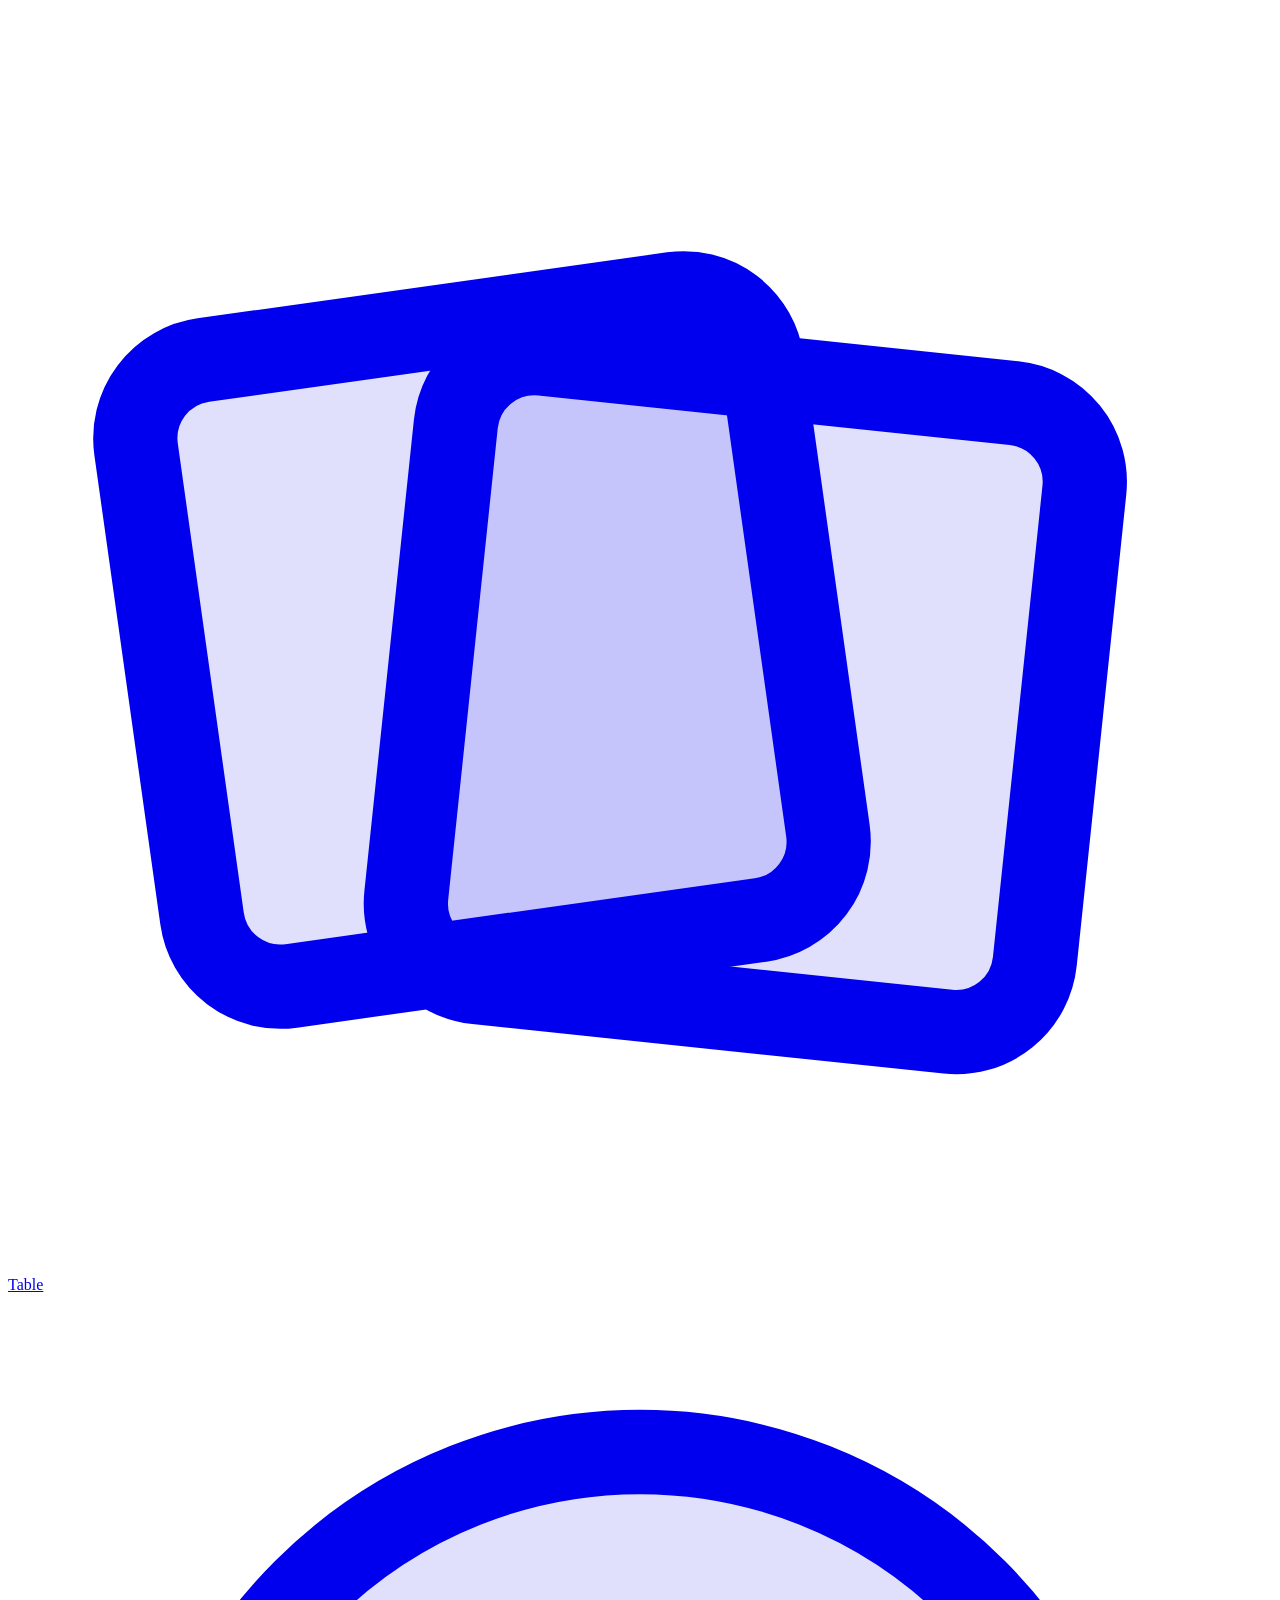
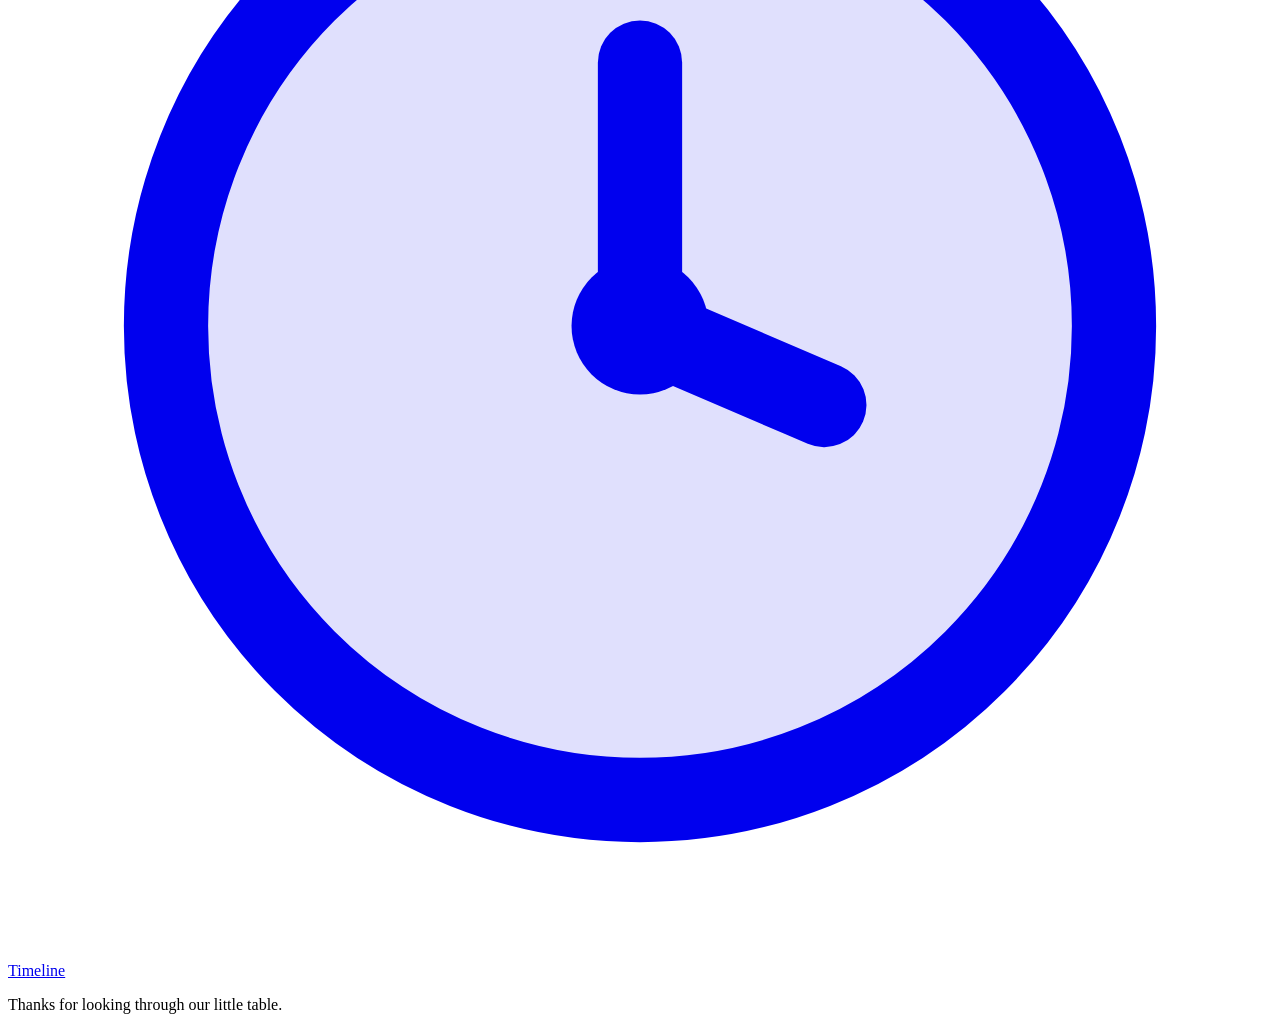
==== index.html @ a5b132f2 "Add files via upload" ====
<!DOCTYPE html>
<html lang="en">
<head>
<meta charset="UTF-8" />
<meta name="viewport" content="width=device-width, initial-scale=1.0, maximum-scale=1.0, viewport-fit=cover" />
<meta name="apple-mobile-web-app-capable" content="yes" />
<meta name="apple-mobile-web-app-status-bar-style" content="black-translucent" />
<meta name="apple-mobile-web-app-title" content="Our Little Table" />
<meta name="mobile-web-app-capable" content="yes" />
<meta name="theme-color" content="#c76a4f" />
<link rel="manifest" href="manifest.json" />
<link rel="apple-touch-icon" href="icons/apple-touch-icon.png" />
<link rel="icon" type="image/png" href="icons/apple-touch-icon.png" />
<meta property="og:title" content="Our Little Table" />
<meta property="og:description" content="A cozy scrapbook of our moments together." />
<meta property="og:image" content="icons/apple-touch-icon.png" />
<meta property="og:type" content="website" />
<title>Our Little Table</title>
<meta name="description" content="A cozy scrapbook of our moments together." />
<link rel="stylesheet" href="css/style.css" />
<link rel="stylesheet" href="css/table.css" />
<link rel="stylesheet" href="css/story.css" />
<link rel="stylesheet" href="css/scrollalbum.css" />
<link rel="stylesheet" href="css/birds.css" />
<link rel="stylesheet" href="css/decor.css" />
<link rel="stylesheet" href="css/doodles.css" />
<link rel="stylesheet" href="css/fireworks.css" />
<link rel="stylesheet" href="css/gate.css" />
<noscript><style>body{opacity:1 !important;}</style></noscript>
</head>
<body>

<script src="js/data.js"></script>
<script src="js/gate.js"></script>

<nav class="site-nav">
  <div class="tab-pill">
    <a href="#/" data-route="table"><svg class="tab-icon" viewBox="0 0 24 24" xmlns="http://www.w3.org/2000/svg"><rect x="3" y="6" width="12" height="12" rx="1.5" transform="rotate(-8 9 12)" fill="currentColor" fill-opacity="0.12" stroke="currentColor" stroke-width="1.6"/><rect x="8" y="7" width="12" height="12" rx="1.5" transform="rotate(6 14 13)" fill="currentColor" fill-opacity="0.12" stroke="currentColor" stroke-width="1.6"/></svg>Table</a>
    <a href="#/timeline" data-route="timeline"><svg class="tab-icon" viewBox="0 0 24 24" xmlns="http://www.w3.org/2000/svg"><circle cx="12" cy="12" r="9" fill="currentColor" fill-opacity="0.12" stroke="currentColor" stroke-width="1.6"/><line x1="12" y1="12" x2="12" y2="7" stroke="currentColor" stroke-width="1.6" stroke-linecap="round"/><line x1="12" y1="12" x2="15.5" y2="13.5" stroke="currentColor" stroke-width="1.6" stroke-linecap="round"/><circle cx="12" cy="12" r="1.3" fill="currentColor"/></svg>Timeline</a>
  </div>
</nav>

<main id="view-root"></main>

<footer class="site-footer">
  <p id="closing-note">Thanks for looking through our little table.</p>
  <p class="credit" id="footer-credit"></p>
</footer>

<script src="js/app.js"></script>
<script src="js/table-view.js"></script>
<script src="js/timeline-view.js"></script>
<script src="js/story-view.js"></script>
<script src="js/router.js"></script>
<script src="js/birds.js"></script>
<script src="js/decor.js"></script>
<script src="js/doodles.js"></script>
<script src="js/fireworks.js"></script>
<script>
  document.getElementById('footer-credit').textContent = 'Made with love — ' + COUPLE_NAMES;
  if (typeof registerServiceWorker === 'function') registerServiceWorker();
</script>
</body>
</html>
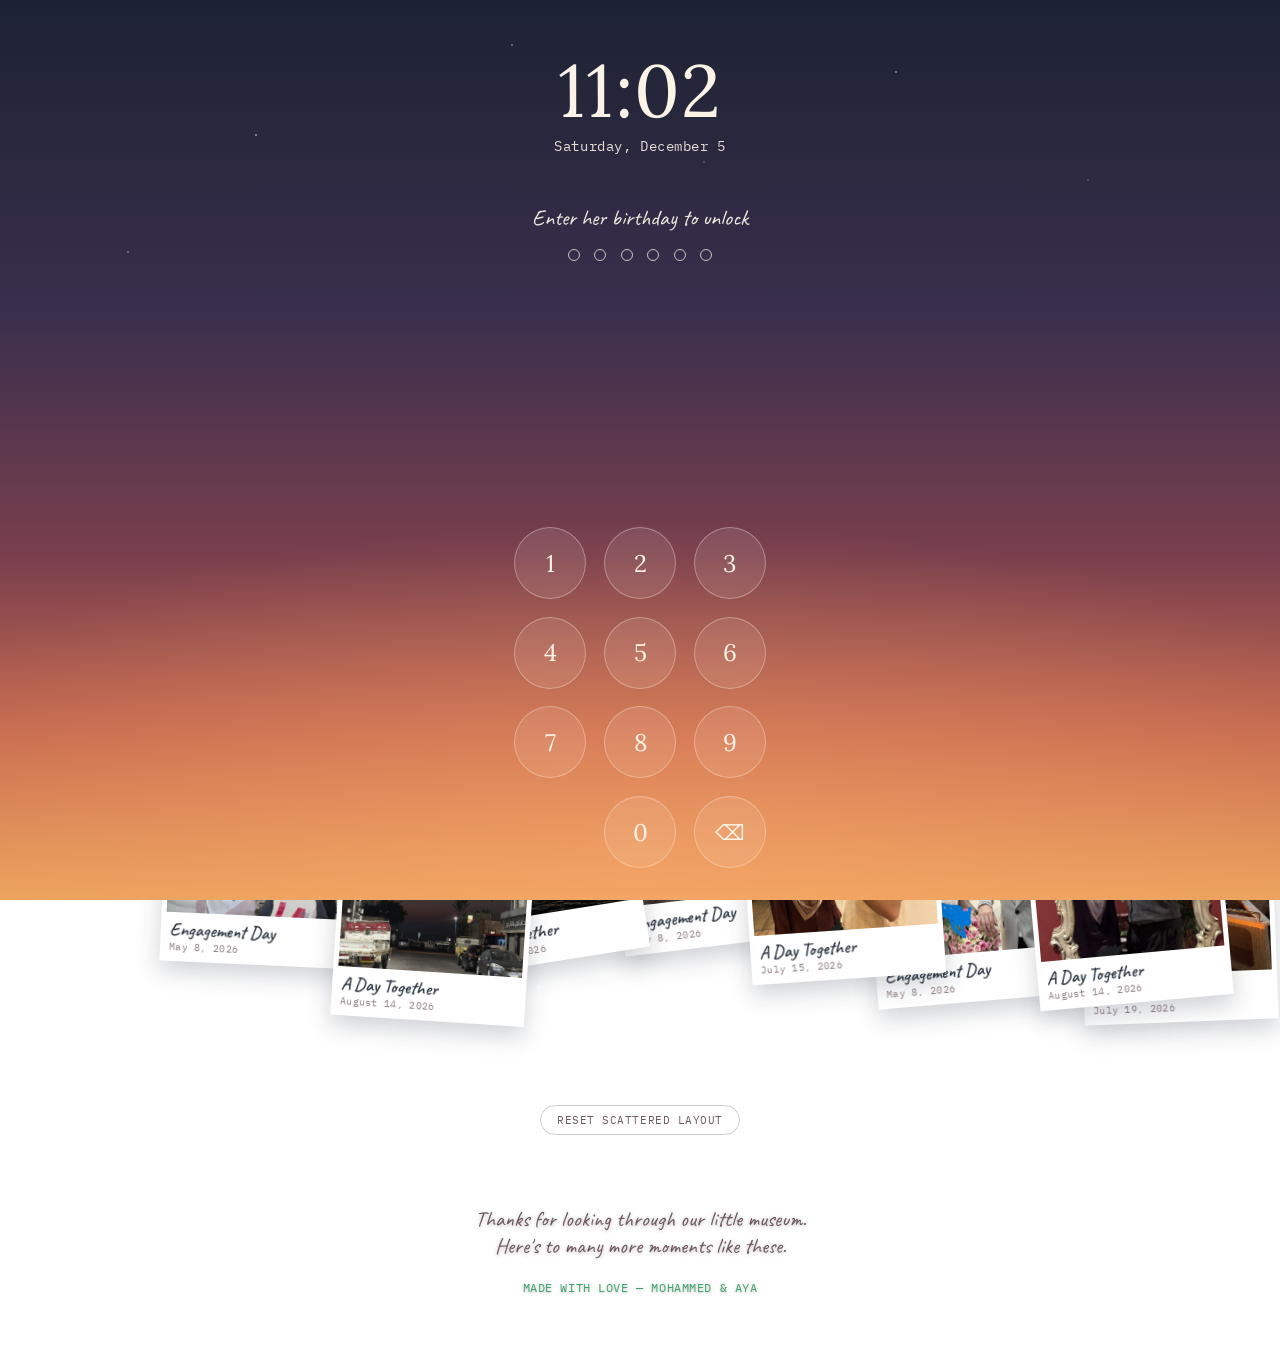
==== commit 0ad7fb47: "Add files via upload" ====
--- a/index.html
+++ b/index.html
@@ -5,17 +5,17 @@
 <meta name="viewport" content="width=device-width, initial-scale=1.0, maximum-scale=1.0, viewport-fit=cover" />
 <meta name="apple-mobile-web-app-capable" content="yes" />
 <meta name="apple-mobile-web-app-status-bar-style" content="black-translucent" />
-<meta name="apple-mobile-web-app-title" content="Our Little Table" />
+<meta name="apple-mobile-web-app-title" content="The 24th Edition" />
 <meta name="mobile-web-app-capable" content="yes" />
 <meta name="theme-color" content="#c76a4f" />
 <link rel="manifest" href="manifest.json" />
 <link rel="apple-touch-icon" href="icons/apple-touch-icon.png" />
 <link rel="icon" type="image/png" href="icons/apple-touch-icon.png" />
-<meta property="og:title" content="Our Little Table" />
+<meta property="og:title" content="The 24th Edition" />
 <meta property="og:description" content="A cozy scrapbook of our moments together." />
 <meta property="og:image" content="icons/apple-touch-icon.png" />
 <meta property="og:type" content="website" />
-<title>Our Little Table</title>
+<title>The 24th Edition</title>
 <meta name="description" content="A cozy scrapbook of our moments together." />
 <link rel="stylesheet" href="css/style.css" />
 <link rel="stylesheet" href="css/table.css" />
@@ -43,7 +43,7 @@
 <main id="view-root"></main>
 
 <footer class="site-footer">
-  <p id="closing-note">Thanks for looking through our little table.</p>
+  <p id="closing-note">Thanks for looking through our museum.</p>
   <p class="credit" id="footer-credit"></p>
 </footer>
 
--- a/css/style.css
+++ b/css/style.css
@@ -0,0 +1,204 @@
+/* ============================================================
+   Our Little Table — shared design tokens & base styles
+   ============================================================ */
+
+@import url('https://fonts.googleapis.com/css2?family=Caveat:wght@500;600;700&family=Lora:ital,wght@0,400;0,500;0,600;1,400&family=IBM+Plex+Mono:wght@400;500&display=swap');
+
+:root {
+  /* --- palette --- */
+  --linen: #e6ddc4;
+  --linen-deep: #ded1ab;
+  --paper: #f7f1e2;
+  --ink: #2b3440;
+  --ink-soft: #6e5860;
+  --sage: #3fa66d;
+  --sage-deep: #2f7d52;
+  --brass: #f0ad2e;
+  --rose: #ef7d8a;
+  --thread: #ef6a4c;
+  --sky: #3fb6c9;
+  --shadow: rgba(43, 52, 64, 0.22);
+
+  /* warm sunset sweep, used for gradient headings and cheerful accents */
+  --sunset-gradient: linear-gradient(90deg, var(--thread) 0%, var(--rose) 55%, var(--brass) 100%);
+
+  /* --- type --- */
+  --font-hand: 'Caveat', cursive;
+  --font-body: 'Lora', serif;
+  --font-mono: 'IBM Plex Mono', monospace;
+
+  --radius-card: 6px;
+}
+
+* { box-sizing: border-box; }
+
+html {
+  scroll-behavior: smooth;
+  -webkit-text-size-adjust: 100%; /* iOS Safari auto-zooms text otherwise */
+  overscroll-behavior-y: none; /* calmer rubber-banding, fewer surprises on iOS */
+  scrollbar-width: none; /* Firefox */
+}
+
+html::-webkit-scrollbar {
+  display: none; /* Chrome, Safari, Edge */
+}
+
+@media (prefers-reduced-motion: reduce) {
+  html { scroll-behavior: auto; }
+  *, *::before, *::after {
+    animation-duration: 0.001ms !important;
+    animation-iteration-count: 1 !important;
+    transition-duration: 0.001ms !important;
+  }
+}
+
+body {
+  margin: 0;
+  -webkit-font-smoothing: antialiased;
+  opacity: 0;
+  transition: opacity 0.35s ease;
+  font-family: var(--font-body);
+  color: var(--ink);
+  background:
+    /* soft glowing sun low in the sky */
+    radial-gradient(circle at 50% 82%, rgba(255, 221, 156, 0.65), transparent 40%),
+    /* age spots / foxing, like an old newsprint page — still present,
+       just a touch lighter so the sky reads through clearly */
+    radial-gradient(ellipse 380px 260px at 8% 12%, rgba(120, 92, 51, 0.07), transparent 60%),
+    radial-gradient(ellipse 420px 300px at 92% 78%, rgba(120, 92, 51, 0.06), transparent 60%),
+    radial-gradient(ellipse 300px 240px at 78% 8%, rgba(120, 92, 51, 0.05), transparent 60%),
+    radial-gradient(ellipse 500px 380px at 15% 95%, rgba(120, 92, 51, 0.06), transparent 60%),
+    /* soft vignette toward the edges */
+    radial-gradient(ellipse 120% 100% at 50% 40%, transparent 55%, rgba(40, 30, 45, 0.12)),
+    /* a real sunset sky — twilight at the top fading through rose and
+       coral down to warm gold near the "horizon" */
+    linear-gradient(180deg, #493b63 0%, #8a4868 26%, #c96a5e 48%, #e8935a 70%, #f3c56b 100%);
+  background-attachment: fixed;
+  min-height: 100vh;
+}
+
+/* newsprint texture: fibrous noise + faint printed rule lines,
+   built entirely from CSS/SVG so no external asset is needed */
+body::before {
+  content: "";
+  position: fixed;
+  inset: 0;
+  pointer-events: none;
+  z-index: 0;
+  opacity: 0.32;
+  mix-blend-mode: multiply;
+  background-image: url("data:image/svg+xml,%3Csvg xmlns='http://www.w3.org/2000/svg' width='220' height='220'%3E%3Cfilter id='n'%3E%3CfeTurbulence type='fractalNoise' baseFrequency='0.85' numOctaves='2' stitchTiles='stitch'/%3E%3CfeColorMatrix type='matrix' values='0 0 0 0 0.16  0 0 0 0 0.13  0 0 0 0 0.09  0 0 0 0.55 0'/%3E%3C/filter%3E%3Crect width='100%25' height='100%25' filter='url(%23n)'/%3E%3C/svg%3E");
+  background-size: 220px 220px;
+}
+
+body::after {
+  content: "";
+  position: fixed;
+  inset: 0;
+  pointer-events: none;
+  z-index: 0;
+  opacity: 0.4;
+  background-image:
+    repeating-linear-gradient(0deg, rgba(43,32,20,0.035) 0px, rgba(43,32,20,0.035) 1px, transparent 1px, transparent 3px),
+    repeating-linear-gradient(90deg, rgba(43,32,20,0.025) 0px, rgba(43,32,20,0.025) 1px, transparent 1px, transparent 3px);
+}
+
+a { color: inherit; }
+
+a, button {
+  -webkit-tap-highlight-color: transparent; /* no gray flash on tap, iOS default */
+}
+
+/* ---------------- top nav: minimal iOS-style two-tab pill ---------------- */
+.site-nav {
+  position: sticky;
+  top: 0;
+  z-index: 50;
+  display: flex;
+  justify-content: center;
+  padding: calc(1rem + env(safe-area-inset-top)) 0 0.6rem;
+  background: transparent;
+  pointer-events: none; /* only the pill itself should catch clicks */
+}
+
+.site-nav .tab-pill {
+  pointer-events: auto;
+  display: inline-flex;
+  gap: 0.2rem;
+  background: linear-gradient(135deg, rgba(239, 125, 138, 0.16), rgba(240, 173, 46, 0.16));
+  -webkit-backdrop-filter: blur(10px);
+  backdrop-filter: blur(10px);
+  border: 1px solid rgba(239, 125, 138, 0.25);
+  border-radius: 999px;
+  padding: 0.3rem;
+  box-shadow: 0 6px 18px var(--shadow);
+}
+
+.site-nav .tab-pill a {
+  display: inline-flex;
+  align-items: center;
+  gap: 0.35rem;
+  text-decoration: none;
+  font-family: var(--font-mono);
+  font-size: 0.74rem;
+  letter-spacing: 0.05em;
+  text-transform: uppercase;
+  color: var(--thread);
+  padding: 0.5rem 1.3rem;
+  border-radius: 999px;
+  transition: background 0.25s ease, color 0.25s ease, transform 0.2s ease;
+  -webkit-tap-highlight-color: transparent;
+  touch-action: manipulation; /* snappier taps, no double-tap-zoom */
+}
+
+.site-nav .tab-pill a .tab-icon {
+  width: 15px;
+  height: 15px;
+  flex-shrink: 0;
+}
+
+.site-nav .tab-pill a:hover {
+  color: var(--rose);
+  transform: translateY(-1px);
+}
+
+.site-nav .tab-pill a.active {
+  background: var(--sunset-gradient);
+  color: #fffaf2;
+  box-shadow: 0 4px 12px rgba(239, 106, 76, 0.35);
+}
+
+/* ---------------- footer ---------------- */
+.site-footer {
+  position: relative;
+  z-index: 1;
+  text-align: center;
+  padding: 3rem 1.5rem calc(4rem + env(safe-area-inset-bottom));
+  font-family: var(--font-hand);
+  font-size: 1.35rem;
+  color: var(--ink-soft);
+  text-shadow: 0 1px 4px rgba(30, 20, 30, 0.3);
+}
+
+.site-footer .credit {
+  margin-top: 0.6rem;
+  font-family: var(--font-mono);
+  font-size: 0.72rem;
+  letter-spacing: 0.05em;
+  text-transform: uppercase;
+  color: var(--sage);
+  text-shadow: 0 1px 3px rgba(30, 20, 30, 0.3);
+}
+
+/* ---------------- focus visibility ---------------- */
+a:focus-visible,
+button:focus-visible {
+  outline: 2px solid var(--thread);
+  outline-offset: 2px;
+}
+
+/* ---------------- shared "paper card" look ---------------- */
+.paper {
+  background: var(--paper);
+  box-shadow: 0 10px 24px var(--shadow);
+}
--- a/css/table.css
+++ b/css/table.css
@@ -0,0 +1,246 @@
+.table-header {
+  position: relative;
+  z-index: 1;
+  text-align: center;
+  padding: 2.6rem 1.5rem 1rem;
+}
+
+.table-header .names {
+  font-family: var(--font-hand);
+  font-size: 2rem;
+  color: var(--thread);
+  margin: 0 0 0.2rem;
+}
+
+.table-header h1 {
+  font-family: var(--font-hand);
+  font-weight: 600;
+  font-size: 2.6rem;
+  margin: 0;
+  background: var(--sunset-gradient);
+  -webkit-background-clip: text;
+  background-clip: text;
+  color: transparent;
+  -webkit-text-fill-color: transparent;
+  filter: drop-shadow(0 2px 4px rgba(30, 20, 30, 0.28));
+}
+
+.table-hint {
+  position: relative;
+  z-index: 1;
+  text-align: center;
+  font-family: var(--font-mono);
+  font-size: 0.72rem;
+  letter-spacing: 0.04em;
+  text-transform: uppercase;
+  color: var(--sage);
+  margin: 0.6rem auto 1.4rem;
+  text-shadow: 0 1px 4px rgba(30, 20, 30, 0.3); /* holds up against every part of the sunset sky behind it */
+}
+
+/* the scattered "desk" surface — tall, absolutely-positioned children */
+.table-surface {
+  position: relative;
+  z-index: 1;
+  width: 100%;
+  max-width: 1500px;
+  margin: 0 auto;
+  /* height is set inline by JS based on layout */
+}
+
+.moment-card {
+  position: absolute;
+  width: 194px;
+  height: 248px;
+  cursor: grab;
+  touch-action: none;
+  perspective: 900px;
+  user-select: none;
+  -webkit-user-select: none;
+  -webkit-touch-callout: none; /* stops iOS's long-press "Save Photo" menu from hijacking drags */
+  -webkit-tap-highlight-color: transparent;
+  transform: rotate(var(--rot, 0deg));
+  transition: transform 0.45s cubic-bezier(0.22, 0.9, 0.32, 1), box-shadow 0.4s ease;
+  will-change: transform;
+}
+
+.moment-card:active {
+  cursor: grabbing;
+}
+
+/* straighten + lift smoothly on hover, like flipping through real prints */
+.moment-card:hover:not(.dragging) {
+  transform: rotate(0deg) scale(1.1) translateY(-10px);
+  z-index: 35;
+  box-shadow: 0 22px 38px var(--shadow);
+}
+
+.moment-card .card-inner {
+  position: relative;
+  width: 100%;
+  height: 100%;
+  transition: transform 0.55s cubic-bezier(0.4, 0.2, 0.2, 1);
+  transform-style: preserve-3d;
+}
+
+.moment-card.flipped .card-inner {
+  transform: rotateY(180deg);
+}
+
+.moment-card.dragging {
+  z-index: 40;
+  cursor: grabbing;
+  transition: none;
+}
+
+.moment-card .face {
+  position: absolute;
+  inset: 0;
+  backface-visibility: hidden;
+  border-radius: 0; /* rectangular, no rounded corners */
+  box-shadow: 0 10px 22px var(--shadow);
+  overflow: hidden;
+}
+
+.moment-card .face-front {
+  background: #fff;
+  padding: 5px; /* thinner "print border" than before */
+  display: flex;
+  flex-direction: column;
+}
+
+.moment-card .card-photo {
+  flex: 1;
+  min-height: 0;
+  overflow: hidden;
+}
+
+.moment-card .card-photo img {
+  width: 100%;
+  height: 100%;
+  object-fit: cover;
+  display: block;
+  -webkit-user-drag: none;
+  user-select: none;
+  pointer-events: none; /* the card itself handles drag/click, not the raw <img> */
+}
+
+/* persistent caption under the photo — always visible, no flip needed */
+.moment-card .card-caption {
+  flex-shrink: 0;
+  padding: 7px 4px 3px;
+  text-align: left;
+}
+
+.moment-card .card-caption .card-title {
+  display: block;
+  font-family: var(--font-hand);
+  font-weight: 600;
+  font-size: 1.15rem;
+  line-height: 1.1;
+  color: var(--ink);
+  white-space: nowrap;
+  overflow: hidden;
+  text-overflow: ellipsis;
+}
+
+.moment-card .card-caption .card-date {
+  display: block;
+  font-family: var(--font-mono);
+  font-size: 0.62rem;
+  letter-spacing: 0.03em;
+  color: var(--ink-soft);
+  opacity: 0.75;
+  margin-top: 1px;
+}
+
+.moment-card .face-back {
+  background: var(--paper);
+  transform: rotateY(180deg);
+  padding: 0.9rem 0.9rem 0.7rem;
+  display: flex;
+  flex-direction: column;
+  gap: 0.25rem;
+}
+
+.moment-card .face-back .back-date {
+  font-family: var(--font-mono);
+  font-size: 0.62rem;
+  letter-spacing: 0.06em;
+  text-transform: uppercase;
+  color: var(--sage-deep);
+}
+
+.moment-card .face-back .back-title {
+  font-family: var(--font-hand);
+  font-weight: 600;
+  font-size: 1.35rem;
+  line-height: 1.05;
+  color: var(--ink);
+  margin: 0.05rem 0 0.2rem;
+}
+
+.moment-card .face-back .back-blurb {
+  font-size: 0.72rem;
+  line-height: 1.35;
+  color: var(--ink-soft);
+  overflow: hidden;
+  display: -webkit-box;
+  -webkit-line-clamp: 5;
+  -webkit-box-orient: vertical;
+  flex: 1;
+}
+
+.moment-card .face-back .back-link {
+  margin-top: auto;
+  font-family: var(--font-mono);
+  font-size: 0.62rem;
+  letter-spacing: 0.05em;
+  text-transform: uppercase;
+  text-decoration: none;
+  color: var(--thread);
+  border-top: 1px dashed rgba(43,52,64,0.2);
+  padding-top: 0.4rem;
+  text-align: center;
+}
+
+.moment-card .face-back .back-link:hover {
+  color: var(--rose);
+}
+
+/* small reset-layout control */
+.table-controls {
+  position: relative;
+  z-index: 1;
+  text-align: center;
+  margin-top: 1rem;
+}
+
+.table-controls button {
+  font-family: var(--font-mono);
+  font-size: 0.68rem;
+  letter-spacing: 0.05em;
+  text-transform: uppercase;
+  background: none;
+  border: 1px solid rgba(43,52,64,0.25);
+  color: var(--ink-soft);
+  padding: 0.45rem 1rem;
+  border-radius: 999px;
+  cursor: pointer;
+  transition: background 0.2s ease, color 0.2s ease;
+  -webkit-tap-highlight-color: transparent;
+  touch-action: manipulation;
+}
+
+.table-controls button:hover {
+  background: var(--ink);
+  color: var(--paper);
+  border-color: var(--ink);
+}
+
+@media (max-width: 640px) {
+  .table-header h1 { font-size: 2rem; }
+  .moment-card { width: 150px; height: 192px; }
+  .moment-card .card-caption .card-title { font-size: 1rem; }
+  .moment-card .card-caption .card-date { font-size: 0.58rem; }
+}
--- a/css/story.css
+++ b/css/story.css
@@ -0,0 +1,108 @@
+.story-wrap {
+  position: relative;
+  z-index: 1;
+  max-width: 760px;
+  margin: 0 auto;
+  padding: 2.5rem 1.5rem 4rem;
+}
+
+.story-back {
+  display: inline-flex;
+  align-items: center;
+  gap: 0.4rem;
+  font-family: var(--font-mono);
+  font-size: 0.72rem;
+  letter-spacing: 0.05em;
+  text-transform: uppercase;
+  text-decoration: none;
+  color: var(--sage-deep);
+  margin-bottom: 1.6rem;
+}
+
+.story-back:hover { color: var(--thread); }
+
+.story-photo {
+  width: 100%;
+  border-radius: var(--radius-card);
+  box-shadow: 0 16px 34px var(--shadow);
+  overflow: hidden;
+  background: var(--paper);
+  padding: 10px 10px 34px;
+}
+
+.story-photo img {
+  width: 100%;
+  display: block;
+  border-radius: 3px;
+  max-height: 70vh;
+  object-fit: contain;
+  background: #111;
+}
+
+.story-date {
+  display: block;
+  text-align: center;
+  font-family: var(--font-mono);
+  font-size: 0.7rem;
+  letter-spacing: 0.06em;
+  text-transform: uppercase;
+  color: var(--ink-soft);
+  margin-top: -22px;
+}
+
+.story-title {
+  font-family: var(--font-hand);
+  font-weight: 700;
+  font-size: 2.8rem;
+  text-align: center;
+  margin: 1.4rem 0 0.4rem;
+  background: var(--sunset-gradient);
+  -webkit-background-clip: text;
+  background-clip: text;
+  color: transparent;
+  -webkit-text-fill-color: transparent;
+  filter: drop-shadow(0 2px 4px rgba(30, 20, 30, 0.28));
+}
+
+.story-text {
+  font-size: 1.08rem;
+  line-height: 1.8;
+  color: var(--ink);
+  margin-top: 1.6rem;
+  white-space: pre-wrap;
+}
+
+.story-nav {
+  display: flex;
+  justify-content: space-between;
+  gap: 1rem;
+  margin-top: 3rem;
+  padding-top: 1.4rem;
+  border-top: 1px dashed rgba(43,52,64,0.2);
+}
+
+.story-nav a {
+  text-decoration: none;
+  font-family: var(--font-mono);
+  font-size: 0.72rem;
+  letter-spacing: 0.04em;
+  text-transform: uppercase;
+  color: var(--sage-deep);
+  max-width: 45%;
+}
+
+.story-nav a:hover { color: var(--thread); }
+
+.story-nav a.disabled {
+  visibility: hidden;
+}
+
+.story-nav .dir {
+  display: block;
+  font-family: var(--font-hand);
+  font-size: 1.1rem;
+  text-transform: none;
+  letter-spacing: 0;
+  color: var(--ink);
+  margin-top: 0.15rem;
+}
--- a/css/scrollalbum.css
+++ b/css/scrollalbum.css
@@ -0,0 +1,260 @@
+/* ============================================================
+   Scroll-jacked album sequence for the Timeline page.
+   Each "album" (one day's photos) gets a tall wrapper; a sticky
+   stage inside it holds the page in place while scroll progress
+   (0..1 through that wrapper) drives three phases via CSS custom
+   properties set from JS each frame:
+     --gp = gather   (scattered photos converge into a stack)
+     --hp = hold     (the day's description panel fades/slides in)
+     --ep = exit     (whole album lifts up + fades to make room)
+   ============================================================ */
+
+.album-sequence {
+  position: relative;
+  z-index: 1;
+}
+
+/* --- "how we met" intro card, shown above the album sequence --- */
+.timeline-header {
+  position: relative;
+  z-index: 1;
+  text-align: center;
+  padding: 2.6rem 1.5rem 0.5rem;
+}
+
+.timeline-header h1 {
+  font-family: var(--font-hand);
+  font-weight: 600;
+  font-size: 2.6rem;
+  margin: 0;
+  background: var(--sunset-gradient);
+  -webkit-background-clip: text;
+  background-clip: text;
+  color: transparent;
+  -webkit-text-fill-color: transparent;
+  filter: drop-shadow(0 2px 4px rgba(30, 20, 30, 0.28));
+}
+
+.origin-card {
+  position: relative;
+  z-index: 1;
+  max-width: 560px;
+  margin: 2.2rem auto 1.5rem;
+  padding: 2rem 1.8rem 1.6rem;
+  text-align: center;
+  background: var(--paper);
+  border-radius: var(--radius-card);
+  box-shadow: 0 14px 30px var(--shadow);
+}
+
+.origin-label {
+  display: block;
+  font-family: var(--font-mono);
+  font-size: 0.72rem;
+  letter-spacing: 0.08em;
+  text-transform: uppercase;
+  color: var(--sage-deep);
+}
+
+.origin-title {
+  font-family: var(--font-hand);
+  font-weight: 700;
+  font-size: 2.1rem;
+  margin: 0.6rem 0 0.5rem;
+  background: var(--sunset-gradient);
+  -webkit-background-clip: text;
+  background-clip: text;
+  color: transparent;
+  -webkit-text-fill-color: transparent;
+  filter: drop-shadow(0 2px 4px rgba(30, 20, 30, 0.28));
+}
+
+.origin-text {
+  font-size: 1rem;
+  line-height: 1.7;
+  color: var(--ink-soft);
+  margin: 0;
+}
+
+.origin-cue {
+  display: block;
+  margin-top: 1.2rem;
+  font-family: var(--font-mono);
+  font-size: 0.66rem;
+  letter-spacing: 0.1em;
+  text-transform: uppercase;
+  color: var(--rose);
+  animation: bob 1.8s ease-in-out infinite;
+}
+
+@keyframes bob {
+  0%, 100% { transform: translateY(0); }
+  50% { transform: translateY(4px); }
+}
+
+.album-wrapper {
+  position: relative;
+  /* height set inline per-album by JS, based on photo count */
+}
+
+.album-stage {
+  position: sticky;
+  top: 0;
+  height: 100vh;
+  height: 100dvh; /* avoids the classic iOS Safari toolbar/100vh mismatch */
+  display: flex;
+  align-items: center;
+  justify-content: center;
+  overflow: hidden;
+  --hp: 0;
+  --ep: 0;
+}
+
+.album-inner {
+  display: flex;
+  align-items: center;
+  justify-content: center;
+  gap: 4rem;
+  transform: translateY(calc(var(--ep) * -140px));
+  opacity: calc(1 - var(--ep));
+  will-change: transform, opacity;
+}
+
+.stack-area {
+  position: relative;
+  width: 300px;
+  height: 360px;
+  flex-shrink: 0;
+}
+
+/* each photo in the stack reuses the same .moment-card component;
+   position/rotation are interpolated from scattered -> stacked via --gp */
+.stack-area .moment-card {
+  position: absolute;
+  left: 50%;
+  top: 50%;
+  width: 194px;
+  height: 248px;
+  margin: -124px 0 0 -97px; /* center the 194x248 card on left/top:50% */
+  --lgp: 0; /* this card's own arrival progress, 0..1, set per-frame from JS */
+  transition: box-shadow 0.3s ease; /* transform/opacity are scroll-driven, not eased */
+  opacity: var(--lgp);
+  transform:
+    translate(
+      calc(var(--sx) + (var(--tx) - var(--sx)) * var(--lgp)),
+      calc(var(--sy) + (var(--ty) - var(--sy)) * var(--lgp))
+    )
+    rotate(calc(var(--srot) + (var(--trot) - var(--srot)) * var(--lgp)));
+}
+
+.stack-area .moment-card:hover:not(.dragging) {
+  /* keep the shared hover polish, just anchor it relative to this card's own transform */
+  opacity: 1;
+  transform:
+    translate(
+      calc(var(--sx) + (var(--tx) - var(--sx)) * var(--lgp)),
+      calc((var(--sy) + (var(--ty) - var(--sy)) * var(--lgp)) - 8px)
+    )
+    rotate(0deg) scale(1.1);
+  z-index: 50;
+}
+
+.album-panel {
+  max-width: 340px;
+  padding: 1.5rem 1.7rem;
+  background: rgba(247, 241, 226, 0.74);
+  -webkit-backdrop-filter: blur(9px);
+  backdrop-filter: blur(9px);
+  border-radius: 10px;
+  box-shadow: 0 12px 30px var(--shadow);
+  opacity: var(--hp);
+  transform: translateX(calc((1 - var(--hp)) * 36px));
+}
+
+.album-index {
+  display: block;
+  font-family: var(--font-mono);
+  font-size: 0.7rem;
+  letter-spacing: 0.08em;
+  text-transform: uppercase;
+  color: var(--sage-deep);
+}
+
+.album-date {
+  display: block;
+  font-family: var(--font-mono);
+  font-size: 0.68rem;
+  letter-spacing: 0.06em;
+  color: var(--ink-soft);
+  margin-top: 0.3rem;
+}
+
+.album-title {
+  font-family: var(--font-hand);
+  font-weight: 700;
+  font-size: 2.3rem;
+  margin: 0.5rem 0 0.6rem;
+  background: var(--sunset-gradient);
+  -webkit-background-clip: text;
+  background-clip: text;
+  color: transparent;
+  -webkit-text-fill-color: transparent;
+  filter: drop-shadow(0 2px 4px rgba(30, 20, 30, 0.28));
+}
+
+.album-desc {
+  font-size: 1rem;
+  line-height: 1.75;
+  color: var(--ink-soft);
+  white-space: pre-wrap;
+}
+
+.scroll-progress-hint {
+  position: fixed;
+  right: 1.2rem;
+  bottom: 1.2rem;
+  z-index: 45;
+  font-family: var(--font-mono);
+  font-size: 0.62rem;
+  letter-spacing: 0.08em;
+  text-transform: uppercase;
+  color: var(--sage-deep);
+  background: rgba(247, 241, 226, 0.85);
+  padding: 0.4rem 0.7rem;
+  border-radius: 999px;
+  box-shadow: 0 6px 14px var(--shadow);
+  pointer-events: none;
+}
+
+@media (max-width: 860px) {
+  .album-inner {
+    flex-direction: column;
+    gap: 1.4rem;
+  }
+  .album-panel {
+    text-align: center;
+    max-width: 320px;
+    order: 2; /* the photo stack stays the visual focus, panel follows below it */
+  }
+  .stack-area {
+    width: 260px;
+    height: 320px;
+    order: 1;
+  }
+  .stack-area .moment-card {
+    width: 186px;
+    height: 230px;
+    margin: -115px 0 0 -93px;
+  }
+  /* caption reads above the photo on mobile, not underneath it */
+  .stack-area .moment-card .face-front {
+    flex-direction: column-reverse;
+  }
+  .stack-area .moment-card .card-caption {
+    padding: 3px 4px 6px;
+  }
+  .stack-area .moment-card .card-caption .card-title {
+    font-size: 1.3rem;
+  }
+  .album-title { font-size: 1.8rem; }
+}
--- a/css/birds.css
+++ b/css/birds.css
@@ -0,0 +1,69 @@
+/* Pigeon flock that occasionally drifts across the sunset sky in the
+   background — purely decorative, sits behind everything else. Each
+   bird is a tiny inline SVG with two wing paths that rotate in
+   opposition to fake a real wingbeat, rather than one static image. */
+
+.bird-flock {
+  position: fixed;
+  top: 0;
+  z-index: 0; /* behind all real content (which sits at z-index: 1), above the base paper grain */
+  pointer-events: none;
+  opacity: 0.55;
+  will-change: transform;
+}
+
+.flap-bird {
+  position: absolute;
+  display: block;
+  animation: bird-bob var(--bob-dur, 1.6s) ease-in-out infinite;
+  animation-delay: var(--bob-delay, 0s);
+}
+
+.flap-bird .wing {
+  transform-box: view-box;
+  transform-origin: 0px 0px;
+  fill: none;
+  stroke: #1c1c1c;
+  stroke-linecap: round;
+}
+
+.flap-bird .wing-left {
+  stroke-width: 2.4;
+  animation: flap-left var(--flap-dur, 0.42s) ease-in-out infinite;
+  animation-delay: var(--flap-delay, 0s);
+}
+
+.flap-bird .wing-right {
+  stroke-width: 2.4;
+  animation: flap-right var(--flap-dur, 0.42s) ease-in-out infinite;
+  animation-delay: var(--flap-delay, 0s);
+}
+
+@keyframes flap-left {
+  0%, 100% { transform: rotate(-14deg); }
+  50%      { transform: rotate(24deg); }
+}
+
+@keyframes flap-right {
+  0%, 100% { transform: rotate(14deg); }
+  50%      { transform: rotate(-24deg); }
+}
+
+@keyframes bird-bob {
+  0%, 100% { transform: translateY(0); }
+  50%      { transform: translateY(-3px); }
+}
+
+@keyframes fly-across-ltr {
+  from { transform: translateX(-30vw); }
+  to   { transform: translateX(130vw); }
+}
+
+@keyframes fly-across-rtl {
+  from { transform: translateX(130vw) scaleX(-1); }
+  to   { transform: translateX(-30vw) scaleX(-1); }
+}
+
+@media (prefers-reduced-motion: reduce) {
+  .bird-flock { display: none; }
+}
--- a/css/decor.css
+++ b/css/decor.css
@@ -0,0 +1,102 @@
+/* Floating decorative props: a pigeon, a coffee cup, a sunset, a cookie.
+   Fixed to the viewport (so they float "on the glass" over the page),
+   gently bob on their own, perk up on hover, and can be dragged anywhere. */
+
+.decor-item {
+  position: fixed;
+  z-index: 8;
+  cursor: grab;
+  touch-action: none;
+  user-select: none;
+  -webkit-user-select: none;
+  -webkit-touch-callout: none;
+  -webkit-tap-highlight-color: transparent;
+  -webkit-user-drag: none;
+  filter: drop-shadow(0 6px 10px rgba(43, 32, 20, 0.25));
+  /* width/height are set inline per prop, since each image has its own aspect ratio */
+}
+
+.decor-item:active {
+  cursor: grabbing;
+}
+
+.decor-item.dragging {
+  z-index: 60;
+}
+
+.decor-hover {
+  width: 100%;
+  height: 100%;
+  transition: transform 0.3s cubic-bezier(0.34, 1.56, 0.64, 1);
+}
+
+.decor-item:hover .decor-hover,
+.decor-item.dragging .decor-hover {
+  transform: scale(1.18) rotate(-4deg);
+}
+
+.decor-anim {
+  width: 100%;
+  height: 100%;
+  animation: decor-bob 4.5s ease-in-out infinite;
+  animation-delay: var(--delay, 0s);
+  animation-duration: var(--duration, 4.5s);
+}
+
+.decor-item.dragging .decor-anim {
+  animation-play-state: paused;
+}
+
+.decor-anim svg,
+.decor-anim img {
+  width: 100%;
+  height: 100%;
+  display: block;
+  object-fit: contain;
+}
+
+@keyframes decor-bob {
+  0%   { transform: translate(0, 0) rotate(-3deg); }
+  22%  { transform: translate(14px, -22px) rotate(3deg); }
+  45%  { transform: translate(-10px, -34px) rotate(6deg); }
+  68%  { transform: translate(-18px, -14px) rotate(-4deg); }
+  86%  { transform: translate(8px, -6px) rotate(2deg); }
+  100% { transform: translate(0, 0) rotate(-3deg); }
+}
+
+@media (prefers-reduced-motion: reduce) {
+  .decor-anim { animation: none; }
+}
+
+/* --- music companion: record player. Disc spins and the tonearm swings
+   onto the record while playing; both reverse when paused. --- */
+.decor-music .record-disc {
+  transform-origin: 25px 38px;
+}
+
+.decor-music.playing .record-disc {
+  animation: decor-spin 1.8s linear infinite;
+}
+
+.decor-music .tonearm {
+  transform-origin: 52px 20px;
+  transform: rotate(0deg);
+  transition: transform 0.5s cubic-bezier(0.34, 1.2, 0.64, 1);
+}
+
+.decor-music.playing .tonearm {
+  transform: rotate(70deg);
+}
+
+@keyframes decor-spin {
+  from { transform: rotate(0deg); }
+  to { transform: rotate(360deg); }
+}
+
+@media (max-width: 480px) {
+  .decor-item {
+    transform: scale(0.72);
+    transform-origin: top left;
+    opacity: 0.9;
+  }
+}
--- a/css/doodles.css
+++ b/css/doodles.css
@@ -0,0 +1,41 @@
+/* Little doodle bursts that randomly pop up when hovering a photo. */
+
+.doodle-fx {
+  position: fixed;
+  z-index: 70;
+  width: 34px;
+  height: 34px;
+  pointer-events: none;
+  transform: translate(-50%, -50%) scale(0);
+  opacity: 0;
+  animation: doodle-pop 900ms cubic-bezier(0.22, 0.9, 0.32, 1) forwards;
+}
+
+.doodle-fx svg {
+  width: 100%;
+  height: 100%;
+  display: block;
+}
+
+@keyframes doodle-pop {
+  0% {
+    transform: translate(-50%, -50%) scale(0) rotate(0deg);
+    opacity: 0;
+  }
+  25% {
+    transform: translate(-50%, -50%) scale(1.15) rotate(8deg);
+    opacity: 1;
+  }
+  60% {
+    transform: translate(-50%, -60%) scale(1) rotate(-4deg);
+    opacity: 1;
+  }
+  100% {
+    transform: translate(-50%, -110%) scale(0.7) rotate(6deg);
+    opacity: 0;
+  }
+}
+
+@media (prefers-reduced-motion: reduce) {
+  .doodle-fx { display: none; }
+}
--- a/css/fireworks.css
+++ b/css/fireworks.css
@@ -0,0 +1,7 @@
+#fireworks-canvas {
+  position: fixed;
+  inset: 0;
+  z-index: 500;
+  pointer-events: none;
+  transition: opacity 0.6s ease;
+}
--- a/css/gate.css
+++ b/css/gate.css
@@ -0,0 +1,163 @@
+/* Lock screen gate — iPhone-style passcode entry shown before the site
+   reveals itself. Removed from the DOM entirely once unlocked. */
+
+#lock-screen {
+  position: fixed;
+  inset: 0;
+  z-index: 999;
+  display: flex;
+  flex-direction: column;
+  align-items: center;
+  justify-content: space-between;
+  color: #fbf3e6;
+  background:
+    radial-gradient(120% 70% at 50% 100%, rgba(255, 168, 108, 0.55), transparent 60%),
+    linear-gradient(180deg, #1c2233 0%, #3a2f4d 35%, #7a3f4d 62%, #c76a4f 82%, #e8a35c 100%);
+  overflow: hidden;
+  transition: opacity 0.5s ease, transform 0.5s ease;
+  padding-top: env(safe-area-inset-top);
+  padding-bottom: max(1rem, env(safe-area-inset-bottom));
+  padding-left: env(safe-area-inset-left);
+  padding-right: env(safe-area-inset-right);
+  -webkit-tap-highlight-color: transparent;
+  -webkit-touch-callout: none;
+  -webkit-user-select: none;
+  user-select: none;
+}
+
+#lock-screen.unlocking {
+  opacity: 0;
+  transform: translateY(-30px);
+  pointer-events: none;
+}
+
+#lock-screen.shake {
+  animation: lock-shake 0.42s ease;
+}
+
+@keyframes lock-shake {
+  0%, 100% { transform: translateX(0); }
+  20% { transform: translateX(-10px); }
+  40% { transform: translateX(9px); }
+  60% { transform: translateX(-7px); }
+  80% { transform: translateX(5px); }
+}
+
+/* a few soft "stars" for atmosphere, pure CSS */
+#lock-screen::before {
+  content: "";
+  position: absolute;
+  inset: 0;
+  background-image:
+    radial-gradient(1.5px 1.5px at 20% 15%, rgba(255,255,255,0.8), transparent),
+    radial-gradient(1.5px 1.5px at 70% 8%, rgba(255,255,255,0.7), transparent),
+    radial-gradient(1px 1px at 85% 20%, rgba(255,255,255,0.6), transparent),
+    radial-gradient(1.5px 1.5px at 40% 5%, rgba(255,255,255,0.6), transparent),
+    radial-gradient(1px 1px at 55% 18%, rgba(255,255,255,0.5), transparent),
+    radial-gradient(1.5px 1.5px at 10% 28%, rgba(255,255,255,0.5), transparent);
+  pointer-events: none;
+}
+
+.lock-top {
+  display: flex;
+  flex-direction: column;
+  align-items: center;
+  margin-top: clamp(1.5rem, 6vh, 3.5rem);
+}
+
+.lock-time {
+  font-family: var(--font-body);
+  font-weight: 300;
+  font-size: clamp(3.2rem, 12vw, 4.6rem);
+  letter-spacing: 0.02em;
+  line-height: 1;
+}
+
+.lock-date {
+  margin-top: 0.5rem;
+  font-family: var(--font-mono);
+  font-size: 0.9rem;
+  letter-spacing: 0.04em;
+  opacity: 0.9;
+}
+
+.lock-label {
+  margin-top: clamp(1.6rem, 6vh, 3rem);
+  font-family: var(--font-hand);
+  font-size: 1.4rem;
+  opacity: 0.95;
+  text-align: center;
+  padding: 0 1.5rem;
+}
+
+.lock-dots {
+  display: flex;
+  gap: 0.9rem;
+  margin-top: 1.1rem;
+}
+
+.lock-dots span {
+  width: 12px;
+  height: 12px;
+  border-radius: 50%;
+  border: 1.5px solid rgba(251, 243, 230, 0.75);
+  background: transparent;
+  transition: background 0.15s ease, transform 0.15s ease;
+}
+
+.lock-dots span.filled {
+  background: #fbf3e6;
+  transform: scale(1.1);
+}
+
+.lock-keypad {
+  display: grid;
+  grid-template-columns: repeat(3, 1fr);
+  gap: 1.1rem;
+  margin-bottom: 1rem;
+}
+
+.lock-keypad button {
+  width: clamp(58px, 16vw, 72px);
+  height: clamp(58px, 16vw, 72px);
+  border-radius: 50%;
+  border: 1px solid rgba(251, 243, 230, 0.35);
+  background: rgba(251, 243, 230, 0.1);
+  -webkit-backdrop-filter: blur(4px);
+  backdrop-filter: blur(4px);
+  color: #fbf3e6;
+  font-family: var(--font-body);
+  font-size: 1.5rem;
+  cursor: pointer;
+  transition: background 0.15s ease, transform 0.1s ease;
+  -webkit-tap-highlight-color: transparent;
+  -webkit-touch-callout: none;
+  touch-action: manipulation;
+  -webkit-user-select: none;
+  user-select: none;
+}
+
+.lock-keypad button:active {
+  background: rgba(251, 243, 230, 0.28);
+  transform: scale(0.94);
+}
+
+.lock-keypad .lock-key-empty {
+  background: transparent;
+  border: none;
+  cursor: default;
+}
+
+.lock-keypad .lock-key-back {
+  font-size: 1.3rem;
+}
+
+.lock-hint {
+  font-family: var(--font-mono);
+  font-size: 0.66rem;
+  letter-spacing: 0.05em;
+  text-transform: uppercase;
+  opacity: 0.6;
+  margin-top: -1rem;
+  margin-bottom: 1.5rem;
+}
